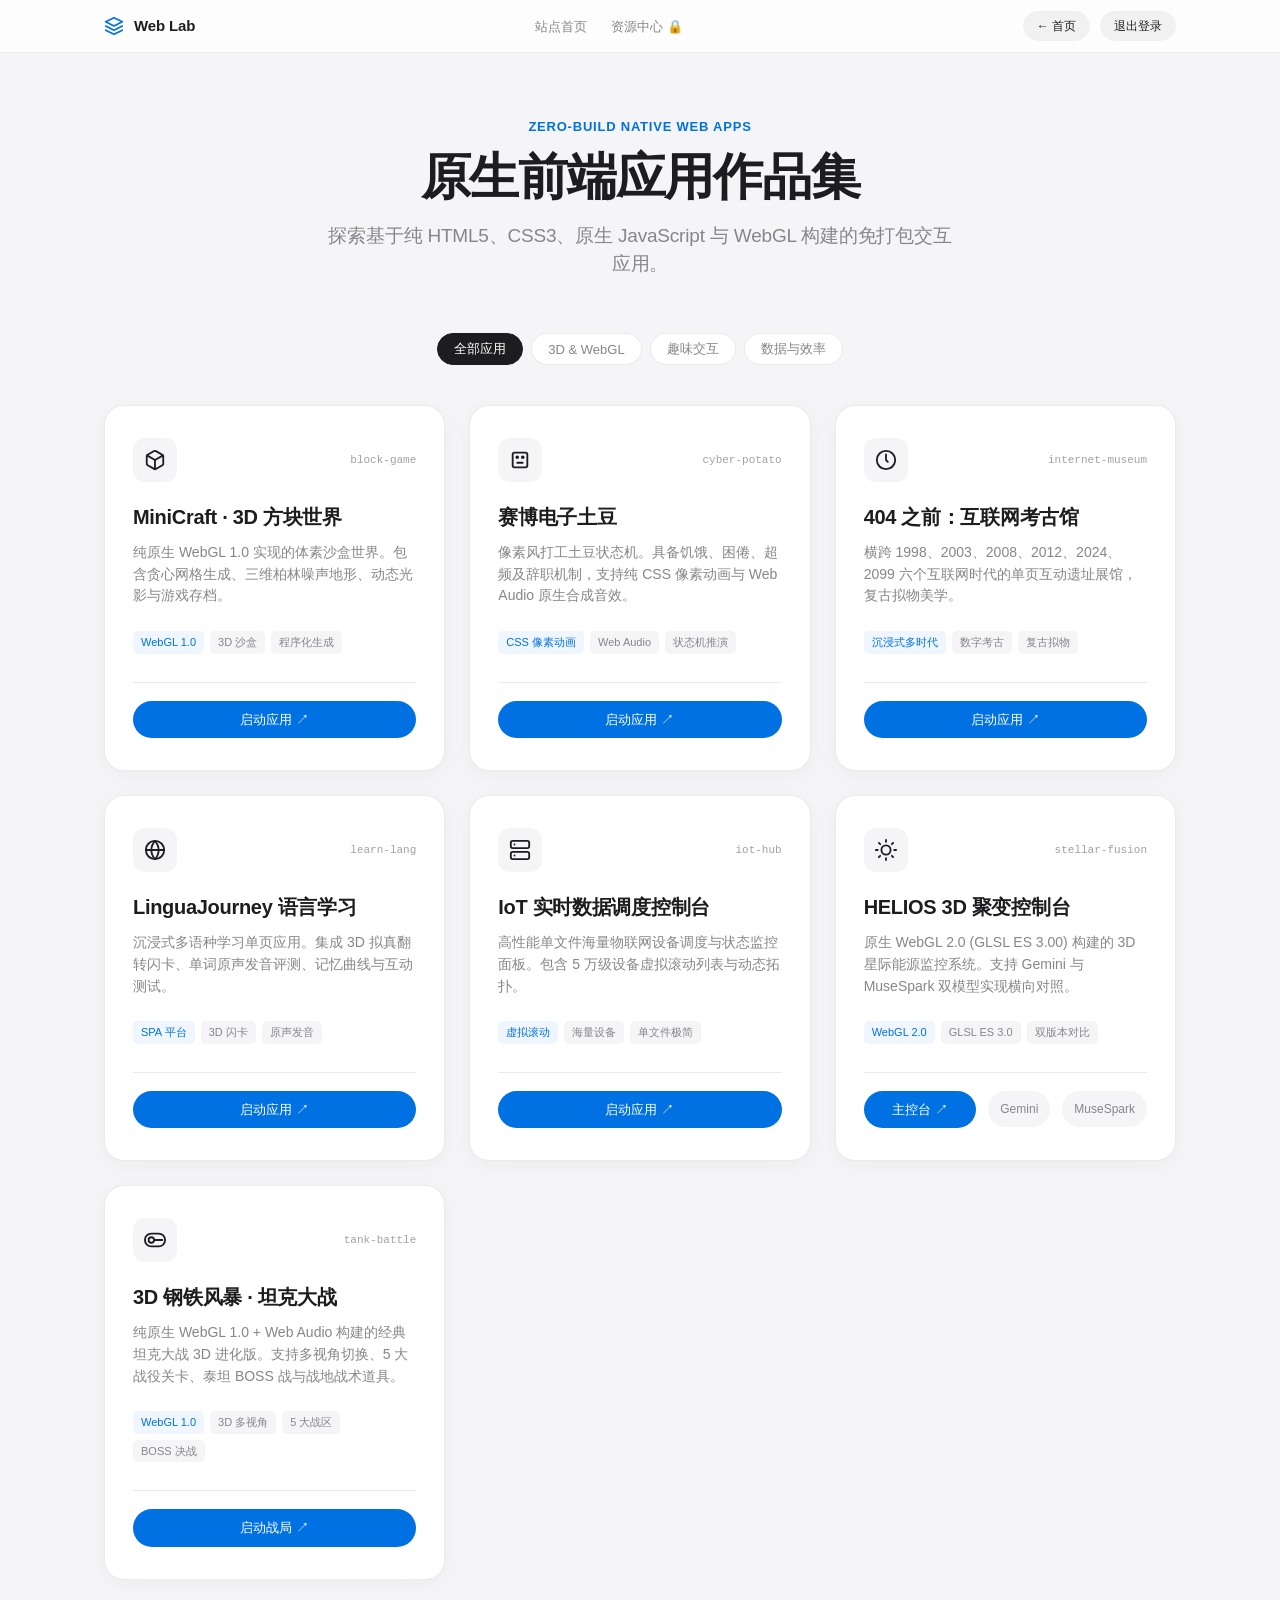
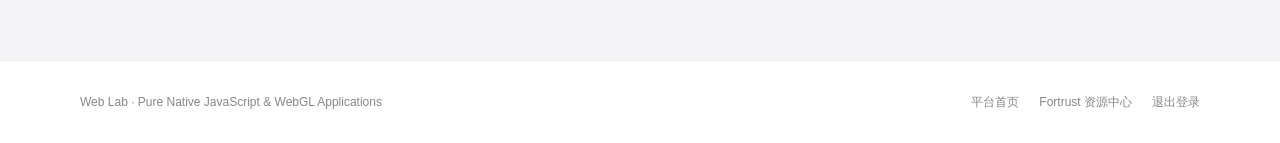
==== index.html @ b6d72466 "feat(portal): 门户首页补充收录 3D 钢铁风暴坦克大战子项目" ====
<!DOCTYPE html>
<html lang="zh-CN">
<head>
  <meta charset="UTF-8">
  <meta name="viewport" content="width=device-width, initial-scale=1.0, viewport-fit=cover">
  <title>Web Lab · 原生前端应用与交互作品集</title>
  <meta name="description" content="基于纯原生 HTML5、CSS3、JavaScript 及 WebGL 构建的零依赖免打包前端应用合集。">
  <link rel="icon" href="data:image/svg+xml,<svg xmlns='http://www.w3.org/2000/svg' viewBox='0 0 24 24' fill='none' stroke='%230071e3' stroke-width='2' stroke-linecap='round' stroke-linejoin='round'><polygon points='12 2 2 7 12 12 22 7 12 2'/><polyline points='2 17 12 22 22 17'/><polyline points='2 12 12 17 22 12'/></svg>">
  <style>
    :root {
      --bg-body: #f5f5f7;
      --bg-surface: #ffffff;
      --bg-surface-secondary: #fbfbfd;
      --text-primary: #1d1d1f;
      --text-secondary: #86868b;
      --text-tertiary: #a1a1a6;
      --accent-blue: #0071e3;
      --accent-blue-hover: #0077ed;
      --border-subtle: rgba(0, 0, 0, 0.08);
      --border-hover: rgba(0, 0, 0, 0.16);
      --card-shadow: 0 4px 20px rgba(0, 0, 0, 0.04);
      --card-shadow-hover: 0 16px 36px rgba(0, 0, 0, 0.08);
      --font-stack: -apple-system, BlinkMacSystemFont, "SF Pro Display", "SF Pro Text", "Helvetica Neue", "PingFang SC", "Hiragino Sans GB", "Microsoft YaHei", sans-serif;
      --font-mono: ui-monospace, SFMono-Regular, "SF Mono", Menlo, Monaco, Consolas, monospace;
    }

    * {
      box-sizing: border-box;
      margin: 0;
      padding: 0;
      -webkit-font-smoothing: antialiased;
      -moz-osx-font-smoothing: grayscale;
    }

    body {
      font-family: var(--font-stack);
      background-color: var(--bg-body);
      color: var(--text-primary);
      min-height: 100vh;
      display: flex;
      flex-direction: column;
      line-height: 1.5;
    }

    /* Apple-style Global Nav */
    header {
      position: sticky;
      top: 0;
      z-index: 100;
      background: rgba(255, 255, 255, 0.82);
      backdrop-filter: saturate(180%) blur(20px);
      -webkit-backdrop-filter: saturate(180%) blur(20px);
      border-bottom: 1px solid var(--border-subtle);
    }

    .nav-inner {
      max-width: 1120px;
      margin: 0 auto;
      padding: 0 24px;
      height: 52px;
      display: flex;
      align-items: center;
      justify-content: space-between;
    }

    .nav-brand {
      display: flex;
      align-items: center;
      gap: 10px;
      text-decoration: none;
      color: var(--text-primary);
      font-weight: 600;
      font-size: 15px;
      letter-spacing: -0.01em;
    }

    .nav-brand svg {
      width: 20px;
      height: 20px;
      stroke: var(--accent-blue);
    }

    .nav-links {
      display: flex;
      align-items: center;
      gap: 24px;
      list-style: none;
    }

    .nav-links a {
      color: var(--text-secondary);
      text-decoration: none;
      font-size: 13px;
      font-weight: 400;
      transition: color 0.15s ease;
    }

    .nav-links a:hover {
      color: var(--text-primary);
    }

    .nav-actions {
      display: flex;
      align-items: center;
      gap: 10px;
    }

    .btn-pill {
      font-size: 12px;
      font-weight: 500;
      padding: 6px 14px;
      border-radius: 980px;
      text-decoration: none;
      transition: all 0.2s cubic-bezier(0.16, 1, 0.3, 1);
      display: inline-flex;
      align-items: center;
      gap: 4px;
    }

    .btn-pill-primary {
      background: var(--text-primary);
      color: #ffffff;
    }

    .btn-pill-primary:hover {
      background: #333336;
    }

    .btn-pill-secondary {
      background: rgba(0, 0, 0, 0.05);
      color: var(--text-primary);
    }

    .btn-pill-secondary:hover {
      background: rgba(0, 0, 0, 0.08);
    }

    /* Main Container */
    main {
      flex: 1;
      max-width: 1120px;
      margin: 0 auto;
      padding: 64px 24px 80px;
      width: 100%;
    }

    /* Hero Section */
    .hero {
      text-align: center;
      margin-bottom: 56px;
    }

    .hero-eyebrow {
      font-size: 13px;
      font-weight: 600;
      color: var(--accent-blue);
      text-transform: uppercase;
      letter-spacing: 0.06em;
      margin-bottom: 12px;
    }

    .hero-title {
      font-size: clamp(34px, 4.8vw, 50px);
      font-weight: 700;
      letter-spacing: -0.025em;
      line-height: 1.15;
      color: var(--text-primary);
      margin-bottom: 16px;
    }

    .hero-subtitle {
      font-size: clamp(16px, 1.8vw, 19px);
      font-weight: 400;
      color: var(--text-secondary);
      max-width: 640px;
      margin: 0 auto;
      line-height: 1.45;
      letter-spacing: -0.01em;
    }

    /* Filter / Category Bar */
    .filter-bar {
      display: flex;
      justify-content: center;
      gap: 8px;
      margin-bottom: 40px;
      flex-wrap: wrap;
    }

    .filter-btn {
      background: var(--bg-surface);
      border: 1px solid var(--border-subtle);
      color: var(--text-secondary);
      font-size: 13px;
      font-weight: 500;
      padding: 6px 16px;
      border-radius: 980px;
      cursor: pointer;
      transition: all 0.2s ease;
    }

    .filter-btn:hover {
      color: var(--text-primary);
      border-color: var(--border-hover);
    }

    .filter-btn.active {
      background: var(--text-primary);
      color: #ffffff;
      border-color: var(--text-primary);
    }

    /* Projects Grid */
    .projects-grid {
      display: grid;
      grid-template-columns: repeat(auto-fill, minmax(330px, 1fr));
      gap: 24px;
    }

    .project-card {
      background: var(--bg-surface);
      border-radius: 20px;
      padding: 32px 28px;
      border: 1px solid var(--border-subtle);
      box-shadow: var(--card-shadow);
      display: flex;
      flex-direction: column;
      justify-content: space-between;
      transition: all 0.25s cubic-bezier(0.16, 1, 0.3, 1);
      position: relative;
    }

    .project-card:hover {
      transform: translateY(-3px);
      box-shadow: var(--card-shadow-hover);
      border-color: var(--border-hover);
    }

    .card-top {
      display: flex;
      align-items: center;
      justify-content: space-between;
      margin-bottom: 20px;
    }

    .project-icon {
      width: 44px;
      height: 44px;
      border-radius: 12px;
      background: var(--bg-body);
      display: flex;
      align-items: center;
      justify-content: center;
      color: var(--text-primary);
    }

    .project-icon svg {
      width: 22px;
      height: 22px;
      stroke: var(--text-primary);
    }

    .project-slug {
      font-family: var(--font-mono);
      font-size: 11px;
      color: var(--text-tertiary);
    }

    .project-name {
      font-size: 20px;
      font-weight: 700;
      letter-spacing: -0.015em;
      margin-bottom: 10px;
      color: var(--text-primary);
    }

    .project-desc {
      font-size: 14px;
      color: var(--text-secondary);
      line-height: 1.55;
      margin-bottom: 24px;
      flex-grow: 1;
    }

    .tag-group {
      display: flex;
      flex-wrap: wrap;
      gap: 6px;
      margin-bottom: 28px;
    }

    .tag {
      font-size: 11px;
      font-weight: 500;
      color: var(--text-secondary);
      background: var(--bg-body);
      padding: 3px 8px;
      border-radius: 5px;
    }

    .tag.highlight {
      color: var(--accent-blue);
      background: #eff6ff;
    }

    .card-actions {
      display: flex;
      align-items: center;
      justify-content: space-between;
      gap: 12px;
      padding-top: 18px;
      border-top: 1px solid var(--border-subtle);
    }

    .btn-launch {
      flex: 1;
      background: var(--accent-blue);
      color: #ffffff;
      text-decoration: none;
      font-size: 13px;
      font-weight: 500;
      padding: 9px 16px;
      border-radius: 980px;
      text-align: center;
      transition: background 0.15s ease;
      display: inline-flex;
      align-items: center;
      justify-content: center;
      gap: 4px;
    }

    .btn-launch:hover {
      background: var(--accent-blue-hover);
    }

    .btn-subitem {
      background: var(--bg-body);
      color: var(--text-secondary);
      text-decoration: none;
      font-size: 12px;
      font-weight: 500;
      padding: 9px 12px;
      border-radius: 980px;
      transition: all 0.15s ease;
    }

    .btn-subitem:hover {
      color: var(--text-primary);
      background: rgba(0, 0, 0, 0.08);
    }

    /* Footer */
    footer {
      border-top: 1px solid var(--border-subtle);
      background: var(--bg-surface);
      padding: 32px 24px;
      margin-top: auto;
    }

    .footer-inner {
      max-width: 1120px;
      margin: 0 auto;
      display: flex;
      align-items: center;
      justify-content: space-between;
      font-size: 12px;
      color: var(--text-secondary);
    }

    .footer-links {
      display: flex;
      gap: 20px;
      list-style: none;
    }

    .footer-links a {
      color: var(--text-secondary);
      text-decoration: none;
      transition: color 0.15s ease;
    }

    .footer-links a:hover {
      color: var(--text-primary);
    }

    @media (max-width: 768px) {
      .projects-grid {
        grid-template-columns: 1fr;
      }
      .nav-links {
        display: none;
      }
      .footer-inner {
        flex-direction: column;
        gap: 12px;
        text-align: center;
      }
      main {
        padding: 48px 20px 60px;
      }
    }
  </style>
</head>
<body>

  <!-- Navigation Bar -->
  <header>
    <div class="nav-inner">
      <a href="/" class="nav-brand">
        <svg viewBox="0 0 24 24" fill="none" stroke-width="2" stroke-linecap="round" stroke-linejoin="round">
          <polygon points="12 2 2 7 12 12 22 7 12 2"></polygon>
          <polyline points="2 17 12 22 22 17"></polyline>
          <polyline points="2 12 12 17 22 12"></polyline>
        </svg>
        <span>Web Lab</span>
      </a>

      <ul class="nav-links">
        <li><a href="/">站点首页</a></li>
        <li><a href="/fortrust/">资源中心 🔒</a></li>
      </ul>

      <div class="nav-actions">
        <a href="/" class="btn-pill btn-pill-secondary">← 首页</a>
        <a href="/_auth?logout=1&scope=ai" class="btn-pill btn-pill-secondary">退出登录</a>
      </div>
    </div>
  </header>

  <!-- Main Content -->
  <main>
    <!-- Hero Section -->
    <section class="hero">
      <div class="hero-eyebrow">Zero-Build Native Web Apps</div>
      <h1 class="hero-title">原生前端应用作品集</h1>
      <p class="hero-subtitle">
        探索基于纯 HTML5、CSS3、原生 JavaScript 与 WebGL 构建的免打包交互应用。
      </p>
    </section>

    <!-- Filter Buttons -->
    <div class="filter-bar">
      <button class="filter-btn active" data-filter="all">全部应用</button>
      <button class="filter-btn" data-filter="webgl">3D & WebGL</button>
      <button class="filter-btn" data-filter="interactive">趣味交互</button>
      <button class="filter-btn" data-filter="productivity">数据与效率</button>
    </div>

    <!-- Projects Grid -->
    <div class="projects-grid">

      <!-- 1. block-game -->
      <div class="project-card" data-category="webgl">
        <div>
          <div class="card-top">
            <div class="project-icon">
              <svg viewBox="0 0 24 24" fill="none" stroke-width="2" stroke-linecap="round" stroke-linejoin="round">
                <path d="M21 16V8a2 2 0 0 0-1-1.73l-7-4a2 2 0 0 0-2 0l-7 4A2 2 0 0 0 3 8v8a2 2 0 0 0 1 1.73l7 4a2 2 0 0 0 2 0l7-4A2 2 0 0 0 21 16z"></path>
                <polyline points="3.27 6.96 12 12.01 20.73 6.96"></polyline>
                <line x1="12" y1="22.08" x2="12" y2="12"></line>
              </svg>
            </div>
            <span class="project-slug">block-game</span>
          </div>
          <h2 class="project-name">MiniCraft · 3D 方块世界</h2>
          <p class="project-desc">
            纯原生 WebGL 1.0 实现的体素沙盒世界。包含贪心网格生成、三维柏林噪声地形、动态光影与游戏存档。
          </p>
          <div class="tag-group">
            <span class="tag highlight">WebGL 1.0</span>
            <span class="tag">3D 沙盒</span>
            <span class="tag">程序化生成</span>
          </div>
        </div>
        <div class="card-actions">
          <a href="./block-game/" class="btn-launch" target="_blank">
            <span>启动应用</span>
            <span>↗</span>
          </a>
        </div>
      </div>

      <!-- 2. cyber-potato -->
      <div class="project-card" data-category="interactive">
        <div>
          <div class="card-top">
            <div class="project-icon">
              <svg viewBox="0 0 24 24" fill="none" stroke-width="2" stroke-linecap="round" stroke-linejoin="round">
                <rect x="4" y="4" width="16" height="16" rx="2" ry="2"></rect>
                <circle cx="9" cy="9" r="1"></circle>
                <circle cx="15" cy="9" r="1"></circle>
                <line x1="9" y1="15" x2="15" y2="15"></line>
              </svg>
            </div>
            <span class="project-slug">cyber-potato</span>
          </div>
          <h2 class="project-name">赛博电子土豆</h2>
          <p class="project-desc">
            像素风打工土豆状态机。具备饥饿、困倦、超频及辞职机制，支持纯 CSS 像素动画与 Web Audio 原生合成音效。
          </p>
          <div class="tag-group">
            <span class="tag highlight">CSS 像素动画</span>
            <span class="tag">Web Audio</span>
            <span class="tag">状态机推演</span>
          </div>
        </div>
        <div class="card-actions">
          <a href="./cyber-potato/" class="btn-launch" target="_blank">
            <span>启动应用</span>
            <span>↗</span>
          </a>
        </div>
      </div>

      <!-- 3. internet-museum -->
      <div class="project-card" data-category="interactive">
        <div>
          <div class="card-top">
            <div class="project-icon">
              <svg viewBox="0 0 24 24" fill="none" stroke-width="2" stroke-linecap="round" stroke-linejoin="round">
                <circle cx="12" cy="12" r="10"></circle>
                <polyline points="12 6 12 12 14 14"></polyline>
              </svg>
            </div>
            <span class="project-slug">internet-museum</span>
          </div>
          <h2 class="project-name">404 之前：互联网考古馆</h2>
          <p class="project-desc">
            横跨 1998、2003、2008、2012、2024、2099 六个互联网时代的单页互动遗址展馆，复古拟物美学。
          </p>
          <div class="tag-group">
            <span class="tag highlight">沉浸式多时代</span>
            <span class="tag">数字考古</span>
            <span class="tag">复古拟物</span>
          </div>
        </div>
        <div class="card-actions">
          <a href="./internet-museum/" class="btn-launch" target="_blank">
            <span>启动应用</span>
            <span>↗</span>
          </a>
        </div>
      </div>

      <!-- 4. learn-lang -->
      <div class="project-card" data-category="productivity">
        <div>
          <div class="card-top">
            <div class="project-icon">
              <svg viewBox="0 0 24 24" fill="none" stroke-width="2" stroke-linecap="round" stroke-linejoin="round">
                <circle cx="12" cy="12" r="10"></circle>
                <path d="M2 12h20"></path>
                <path d="M12 2a15.3 15.3 0 0 1 4 10 15.3 15.3 0 0 1-4 10 15.3 15.3 0 0 1-4-10 15.3 15.3 0 0 1 4-10z"></path>
              </svg>
            </div>
            <span class="project-slug">learn-lang</span>
          </div>
          <h2 class="project-name">LinguaJourney 语言学习</h2>
          <p class="project-desc">
            沉浸式多语种学习单页应用。集成 3D 拟真翻转闪卡、单词原声发音评测、记忆曲线与互动测试。
          </p>
          <div class="tag-group">
            <span class="tag highlight">SPA 平台</span>
            <span class="tag">3D 闪卡</span>
            <span class="tag">原声发音</span>
          </div>
        </div>
        <div class="card-actions">
          <a href="./learn-lang/" class="btn-launch" target="_blank">
            <span>启动应用</span>
            <span>↗</span>
          </a>
        </div>
      </div>

      <!-- 5. iot-hub -->
      <div class="project-card" data-category="productivity">
        <div>
          <div class="card-top">
            <div class="project-icon">
              <svg viewBox="0 0 24 24" fill="none" stroke-width="2" stroke-linecap="round" stroke-linejoin="round">
                <rect x="2" y="2" width="20" height="8" rx="2" ry="2"></rect>
                <rect x="2" y="14" width="20" height="8" rx="2" ry="2"></rect>
                <line x1="6" y1="6" x2="6.01" y2="6"></line>
                <line x1="6" y1="18" x2="6.01" y2="18"></line>
              </svg>
            </div>
            <span class="project-slug">iot-hub</span>
          </div>
          <h2 class="project-name">IoT 实时数据调度控制台</h2>
          <p class="project-desc">
            高性能单文件海量物联网设备调度与状态监控面板。包含 5 万级设备虚拟滚动列表与动态拓扑。
          </p>
          <div class="tag-group">
            <span class="tag highlight">虚拟滚动</span>
            <span class="tag">海量设备</span>
            <span class="tag">单文件极简</span>
          </div>
        </div>
        <div class="card-actions">
          <a href="./iot-hub/" class="btn-launch" target="_blank">
            <span>启动应用</span>
            <span>↗</span>
          </a>
        </div>
      </div>

      <!-- 6. stellar-fusion -->
      <div class="project-card" data-category="webgl">
        <div>
          <div class="card-top">
            <div class="project-icon">
              <svg viewBox="0 0 24 24" fill="none" stroke-width="2" stroke-linecap="round" stroke-linejoin="round">
                <circle cx="12" cy="12" r="5"></circle>
                <line x1="12" y1="1" x2="12" y2="3"></line>
                <line x1="12" y1="21" x2="12" y2="23"></line>
                <line x1="4.22" y1="4.22" x2="5.64" y2="5.64"></line>
                <line x1="18.36" y1="18.36" x2="19.78" y2="19.78"></line>
                <line x1="1" y1="12" x2="3" y2="12"></line>
                <line x1="21" y1="12" x2="23" y2="12"></line>
                <line x1="4.22" y1="19.78" x2="5.64" y2="18.36"></line>
                <line x1="18.36" y1="5.64" x2="19.78" y2="4.22"></line>
              </svg>
            </div>
            <span class="project-slug">stellar-fusion</span>
          </div>
          <h2 class="project-name">HELIOS 3D 聚变控制台</h2>
          <p class="project-desc">
            原生 WebGL 2.0 (GLSL ES 3.00) 构建的 3D 星际能源监控系统。支持 Gemini 与 MuseSpark 双模型实现横向对照。
          </p>
          <div class="tag-group">
            <span class="tag highlight">WebGL 2.0</span>
            <span class="tag">GLSL ES 3.0</span>
            <span class="tag">双版本对比</span>
          </div>
        </div>
        <div class="card-actions">
          <a href="./stellar-fusion/" class="btn-launch" target="_blank">
            <span>主控台</span>
            <span>↗</span>
          </a>
          <a href="./stellar-fusion/gemini/" class="btn-subitem" target="_blank">Gemini</a>
          <a href="./stellar-fusion/musespark/" class="btn-subitem" target="_blank">MuseSpark</a>
        </div>
      </div>

      <!-- 7. tank-battle -->
      <div class="project-card" data-category="webgl">
        <div>
          <div class="card-top">
            <div class="project-icon">
              <svg viewBox="0 0 24 24" fill="none" stroke-width="2" stroke-linecap="round" stroke-linejoin="round">
                <rect x="1" y="5" width="22" height="14" rx="7" ry="7"></rect>
                <circle cx="8" cy="12" r="3"></circle>
                <line x1="12" y1="12" x2="20" y2="12"></line>
              </svg>
            </div>
            <span class="project-slug">tank-battle</span>
          </div>
          <h2 class="project-name">3D 钢铁风暴 · 坦克大战</h2>
          <p class="project-desc">
            纯原生 WebGL 1.0 + Web Audio 构建的经典坦克大战 3D 进化版。支持多视角切换、5 大战役关卡、泰坦 BOSS 战与战地战术道具。
          </p>
          <div class="tag-group">
            <span class="tag highlight">WebGL 1.0</span>
            <span class="tag">3D 多视角</span>
            <span class="tag">5 大战区</span>
            <span class="tag">BOSS 决战</span>
          </div>
        </div>
        <div class="card-actions">
          <a href="./tank-battle/" class="btn-launch" target="_blank">
            <span>启动战局</span>
            <span>↗</span>
          </a>
        </div>
      </div>

    </div>
  </main>

  <!-- Footer -->
  <footer>
    <div class="footer-inner">
      <div>Web Lab &middot; Pure Native JavaScript & WebGL Applications</div>
      <ul class="footer-links">
        <li><a href="/">平台首页</a></li>
        <li><a href="/fortrust/">Fortrust 资源中心</a></li>
        <li><a href="/_auth?logout=1&scope=ai">退出登录</a></li>
      </ul>
    </div>
  </footer>

  <!-- Filter Script -->
  <script>
    const filterBtns = document.querySelectorAll('.filter-btn');
    const cards = document.querySelectorAll('.project-card');

    filterBtns.forEach(btn => {
      btn.addEventListener('click', () => {
        filterBtns.forEach(b => b.classList.remove('active'));
        btn.classList.add('active');

        const filter = btn.dataset.filter;
        cards.forEach(card => {
          if (filter === 'all' || card.dataset.category === filter) {
            card.style.display = 'flex';
          } else {
            card.style.display = 'none';
          }
        });
      });
    });
  </script>

</body>
</html>
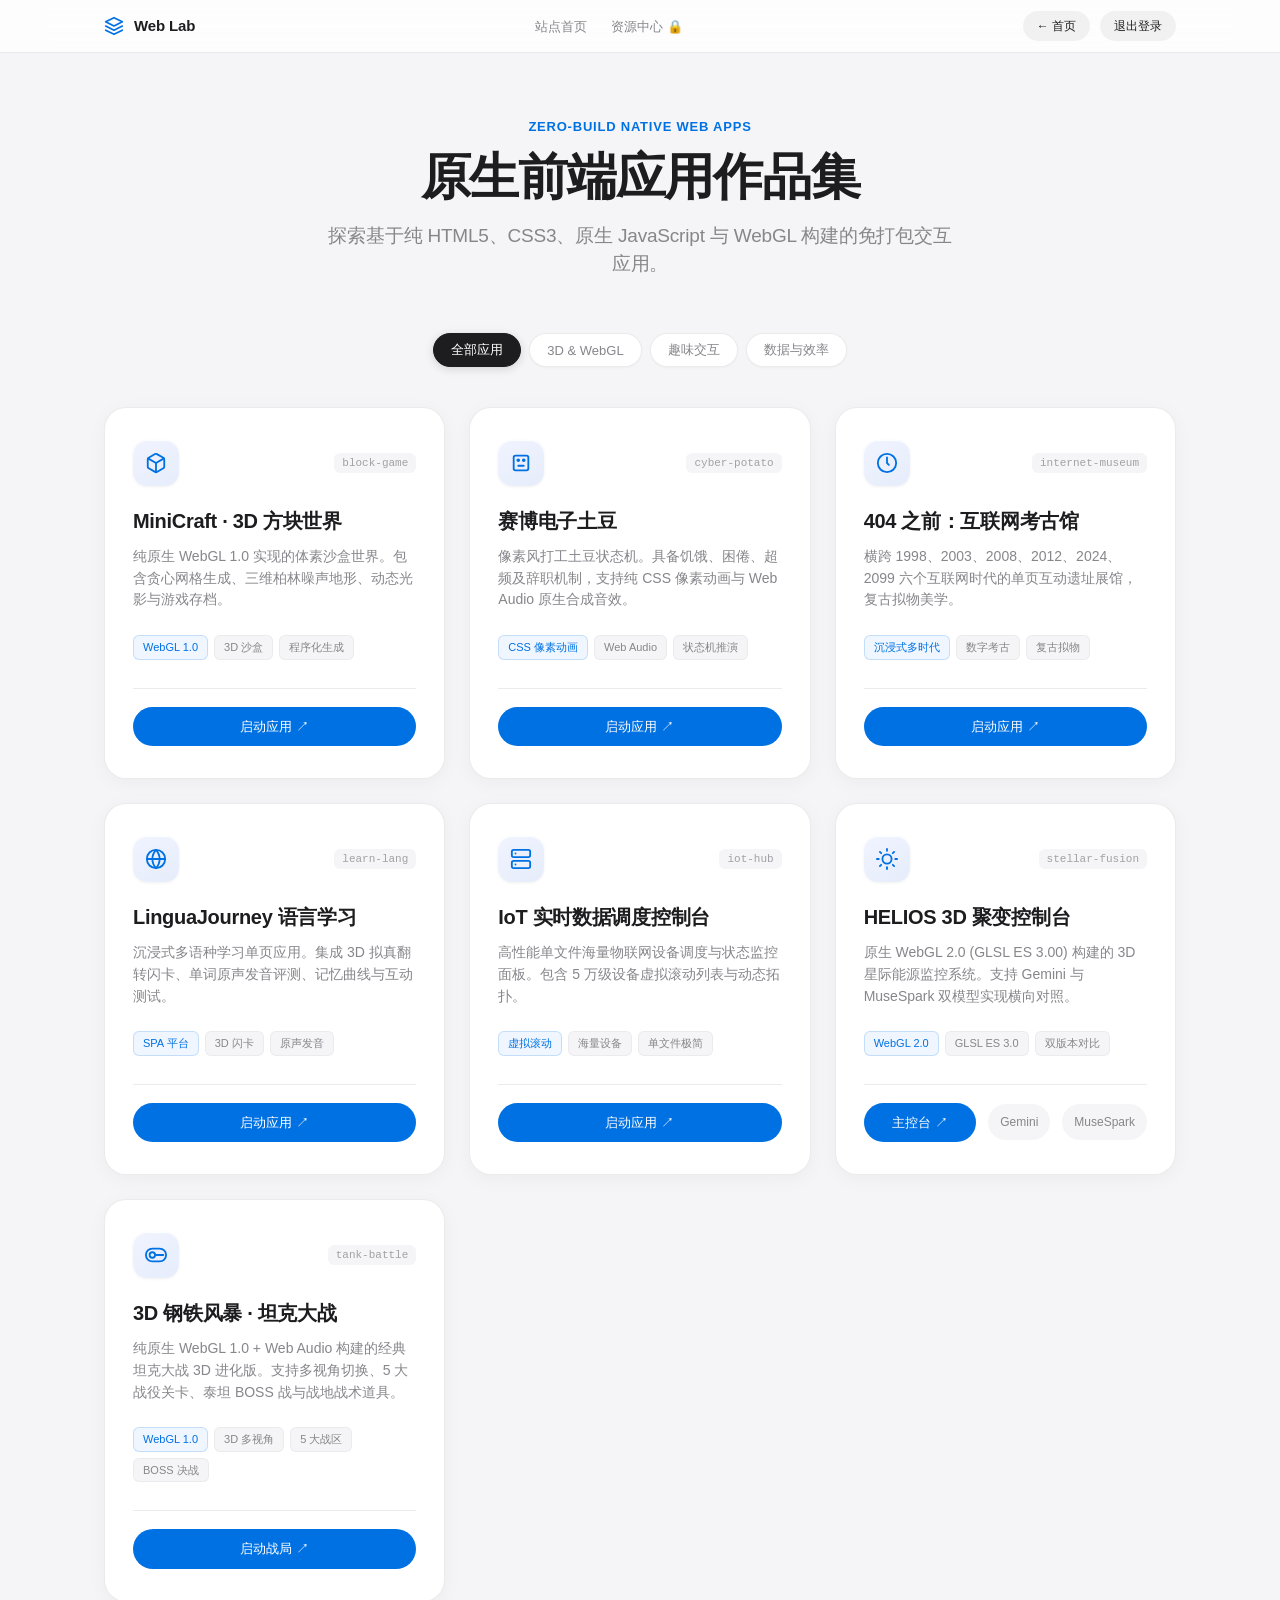
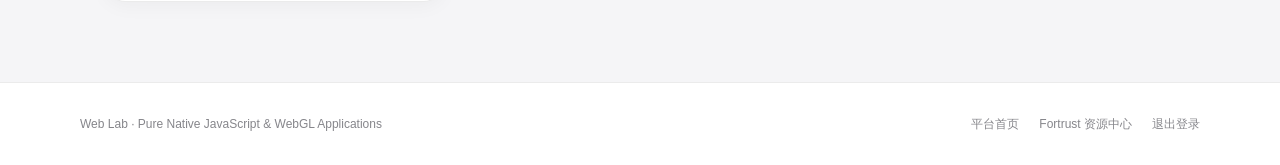
==== commit c6c884c3: "style(ui): 全子项目 UI 视觉质感升级（卡片渐变、阴影层次、悬浮微交互）" ====
--- a/index.html
+++ b/index.html
@@ -193,21 +193,25 @@
       color: var(--text-secondary);
       font-size: 13px;
       font-weight: 500;
-      padding: 6px 16px;
+      padding: 7px 17px;
       border-radius: 980px;
       cursor: pointer;
-      transition: all 0.2s ease;
+      transition: color 0.2s ease, background 0.2s ease, border-color 0.2s ease,
+                  box-shadow 0.2s ease, transform 0.2s cubic-bezier(0.16, 1, 0.3, 1);
+      box-shadow: 0 1px 2px rgba(0, 0, 0, 0.03);
     }
 
     .filter-btn:hover {
       color: var(--text-primary);
       border-color: var(--border-hover);
+      transform: translateY(-1px);
     }
 
     .filter-btn.active {
       background: var(--text-primary);
       color: #ffffff;
       border-color: var(--text-primary);
+      box-shadow: 0 2px 10px rgba(0, 0, 0, 0.14);
     }
 
     /* Projects Grid */
@@ -219,23 +223,43 @@
 
     .project-card {
       background: var(--bg-surface);
-      border-radius: 20px;
+      border-radius: 22px;
       padding: 32px 28px;
       border: 1px solid var(--border-subtle);
       box-shadow: var(--card-shadow);
       display: flex;
       flex-direction: column;
       justify-content: space-between;
-      transition: all 0.25s cubic-bezier(0.16, 1, 0.3, 1);
+      transition: transform 0.3s cubic-bezier(0.16, 1, 0.3, 1),
+                  box-shadow 0.3s cubic-bezier(0.16, 1, 0.3, 1),
+                  border-color 0.3s ease;
       position: relative;
+      overflow: hidden;
+    }
+
+    /* Subtle top gradient accent on hover (compositor-friendly) */
+    .project-card::before {
+      content: "";
+      position: absolute;
+      top: 0;
+      left: 0;
+      right: 0;
+      height: 3px;
+      background: linear-gradient(90deg, var(--accent-blue), #34d399);
+      opacity: 0;
+      transition: opacity 0.3s ease;
     }
 
     .project-card:hover {
-      transform: translateY(-3px);
+      transform: translateY(-4px);
       box-shadow: var(--card-shadow-hover);
       border-color: var(--border-hover);
     }
 
+    .project-card:hover::before {
+      opacity: 1;
+    }
+
     .card-top {
       display: flex;
       align-items: center;
@@ -244,26 +268,39 @@
     }
 
     .project-icon {
-      width: 44px;
-      height: 44px;
-      border-radius: 12px;
-      background: var(--bg-body);
+      width: 46px;
+      height: 46px;
+      border-radius: 14px;
+      background: linear-gradient(145deg, #f0f4ff, #e6ecfa);
       display: flex;
       align-items: center;
       justify-content: center;
       color: var(--text-primary);
+      box-shadow: inset 0 1px 0 rgba(255, 255, 255, 0.9),
+                  0 1px 3px rgba(0, 0, 0, 0.06);
+      transition: transform 0.3s cubic-bezier(0.16, 1, 0.3, 1),
+                  box-shadow 0.3s ease;
+    }
+
+    .project-card:hover .project-icon {
+      transform: scale(1.06);
+      box-shadow: inset 0 1px 0 rgba(255, 255, 255, 0.9),
+                  0 4px 12px rgba(0, 113, 227, 0.16);
     }
 
     .project-icon svg {
       width: 22px;
       height: 22px;
-      stroke: var(--text-primary);
+      stroke: var(--accent-blue);
     }
 
     .project-slug {
       font-family: var(--font-mono);
       font-size: 11px;
       color: var(--text-tertiary);
+      background: var(--bg-body);
+      padding: 2px 8px;
+      border-radius: 6px;
     }
 
     .project-name {
@@ -294,13 +331,15 @@
       font-weight: 500;
       color: var(--text-secondary);
       background: var(--bg-body);
-      padding: 3px 8px;
-      border-radius: 5px;
+      border: 1px solid rgba(0, 0, 0, 0.04);
+      padding: 3px 9px;
+      border-radius: 6px;
     }
 
     .tag.highlight {
       color: var(--accent-blue);
       background: #eff6ff;
+      border-color: rgba(0, 113, 227, 0.18);
     }
 
     .card-actions {
@@ -319,10 +358,10 @@
       text-decoration: none;
       font-size: 13px;
       font-weight: 500;
-      padding: 9px 16px;
+      padding: 10px 16px;
       border-radius: 980px;
       text-align: center;
-      transition: background 0.15s ease;
+      transition: background 0.15s ease, box-shadow 0.15s ease, transform 0.15s ease;
       display: inline-flex;
       align-items: center;
       justify-content: center;
@@ -331,6 +370,7 @@
 
     .btn-launch:hover {
       background: var(--accent-blue-hover);
+      box-shadow: 0 4px 14px rgba(0, 113, 227, 0.28);
     }
 
     .btn-subitem {
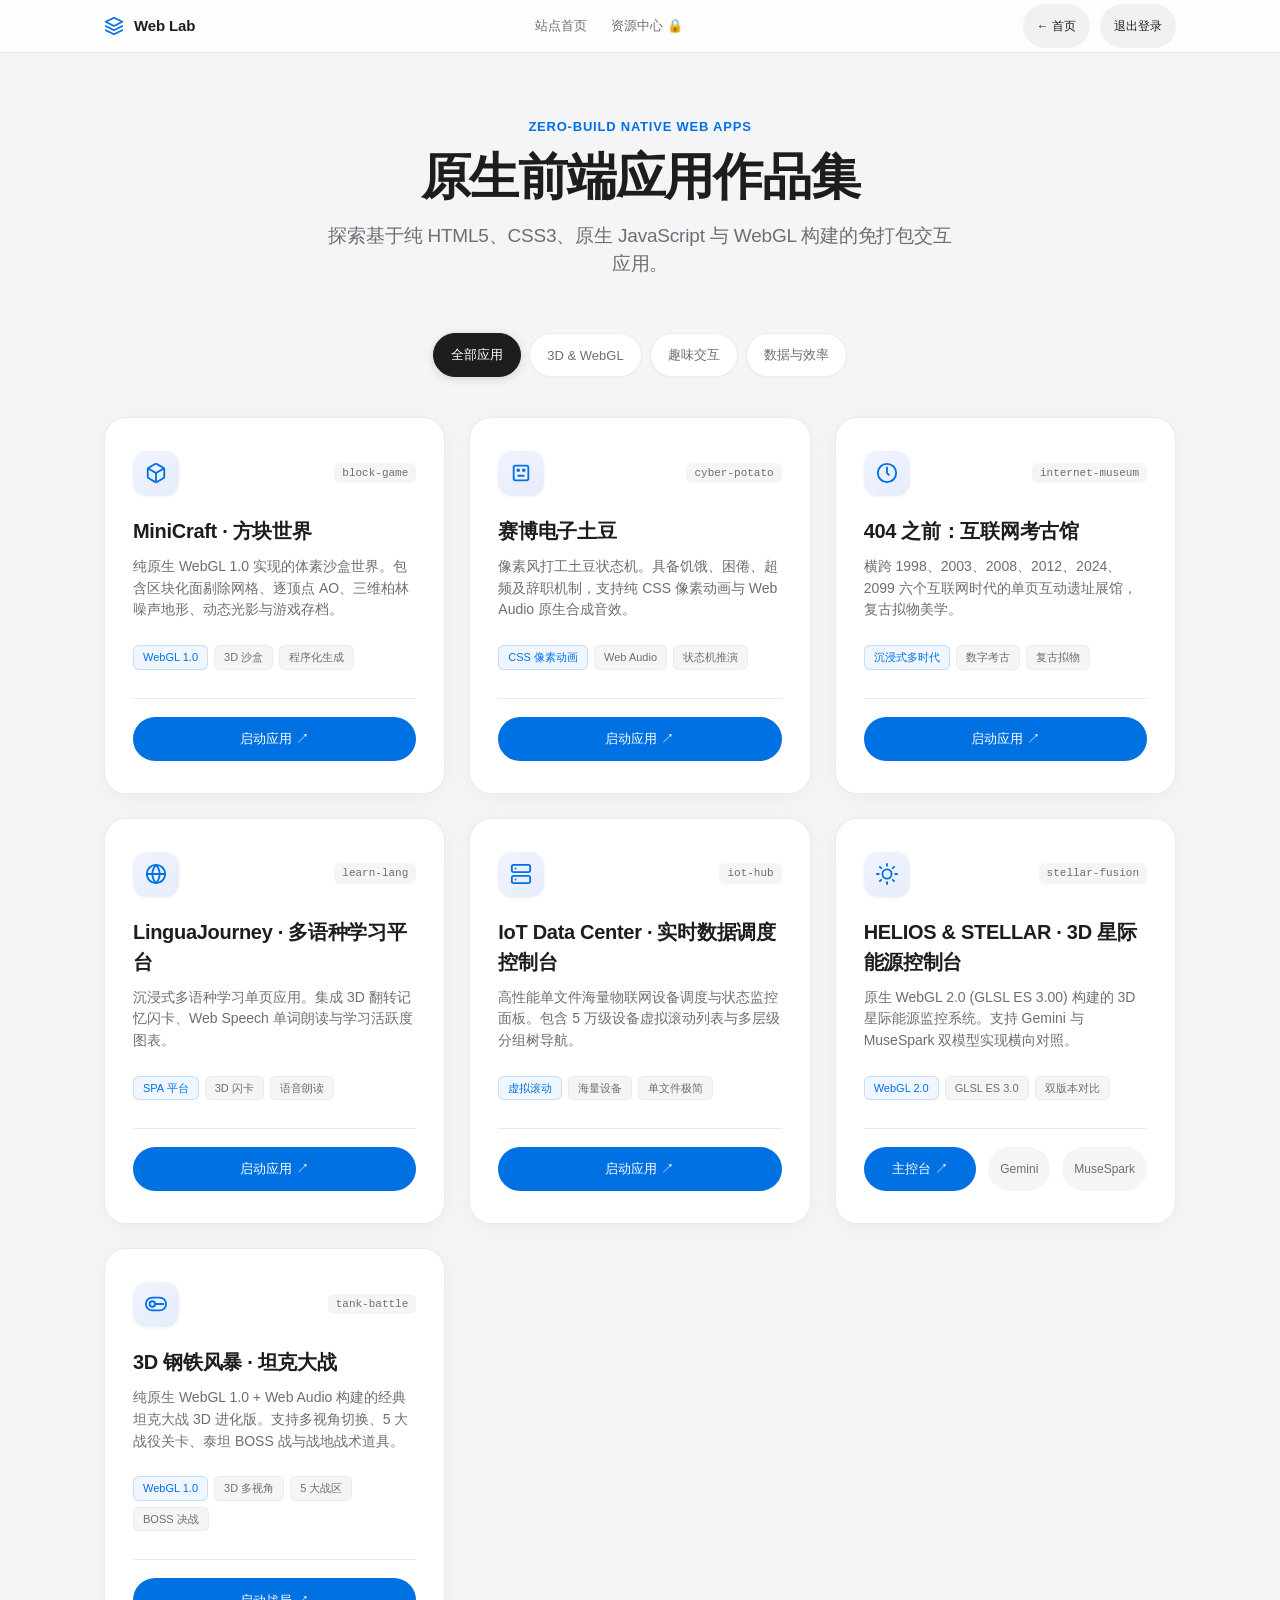
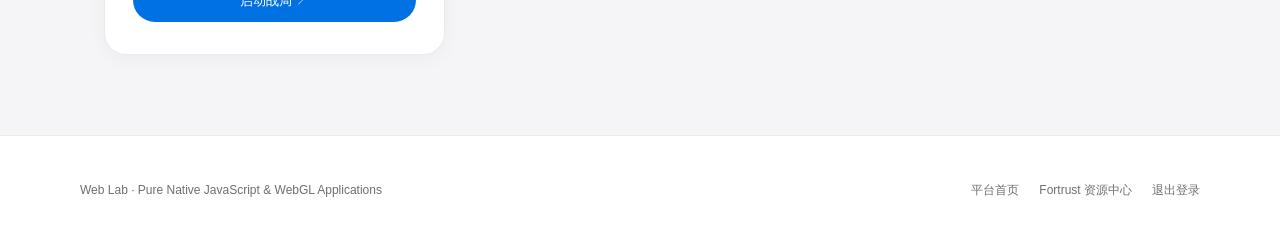
==== commit a3112803: "fix(portal): 门户无障碍与安全区适配，卡片描述对齐子项目 README" ====
--- a/index.html
+++ b/index.html
@@ -3,6 +3,11 @@
 <head>
   <meta charset="UTF-8">
   <meta name="viewport" content="width=device-width, initial-scale=1.0, viewport-fit=cover">
+  <meta name="theme-color" content="#f5f5f7" media="(prefers-color-scheme: light)">
+  <meta name="theme-color" content="#1d1d1f" media="(prefers-color-scheme: dark)">
+  <meta name="apple-mobile-web-app-capable" content="yes">
+  <meta name="apple-mobile-web-app-status-bar-style" content="default">
+  <meta name="apple-mobile-web-app-title" content="Web Lab">
   <title>Web Lab · 原生前端应用与交互作品集</title>
   <meta name="description" content="基于纯原生 HTML5、CSS3、JavaScript 及 WebGL 构建的零依赖免打包前端应用合集。">
   <link rel="icon" href="data:image/svg+xml,<svg xmlns='http://www.w3.org/2000/svg' viewBox='0 0 24 24' fill='none' stroke='%230071e3' stroke-width='2' stroke-linecap='round' stroke-linejoin='round'><polygon points='12 2 2 7 12 12 22 7 12 2'/><polyline points='2 17 12 22 22 17'/><polyline points='2 12 12 17 22 12'/></svg>">
@@ -12,8 +17,8 @@
       --bg-surface: #ffffff;
       --bg-surface-secondary: #fbfbfd;
       --text-primary: #1d1d1f;
-      --text-secondary: #86868b;
-      --text-tertiary: #a1a1a6;
+      --text-secondary: #6e6e73;
+      --text-tertiary: #6e6e73;
       --accent-blue: #0071e3;
       --accent-blue-hover: #0077ed;
       --border-subtle: rgba(0, 0, 0, 0.08);
@@ -32,6 +37,10 @@
       -moz-osx-font-smoothing: grayscale;
     }
 
+    [hidden] {
+      display: none !important;
+    }
+
     body {
       font-family: var(--font-stack);
       background-color: var(--bg-body);
@@ -40,6 +49,7 @@
       display: flex;
       flex-direction: column;
       line-height: 1.5;
+      padding: 0 env(safe-area-inset-right) env(safe-area-inset-bottom) env(safe-area-inset-left);
     }
 
     /* Apple-style Global Nav */
@@ -47,6 +57,7 @@
       position: sticky;
       top: 0;
       z-index: 100;
+      padding-top: env(safe-area-inset-top);
       background: rgba(255, 255, 255, 0.82);
       backdrop-filter: saturate(180%) blur(20px);
       -webkit-backdrop-filter: saturate(180%) blur(20px);
@@ -92,6 +103,9 @@
       text-decoration: none;
       font-size: 13px;
       font-weight: 400;
+      min-height: 44px;
+      display: inline-flex;
+      align-items: center;
       transition: color 0.15s ease;
     }
 
@@ -109,6 +123,7 @@
       font-size: 12px;
       font-weight: 500;
       padding: 6px 14px;
+      min-height: 44px;
       border-radius: 980px;
       text-decoration: none;
       transition: all 0.2s cubic-bezier(0.16, 1, 0.3, 1);
@@ -194,6 +209,7 @@
       font-size: 13px;
       font-weight: 500;
       padding: 7px 17px;
+      min-height: 44px;
       border-radius: 980px;
       cursor: pointer;
       transition: color 0.2s ease, background 0.2s ease, border-color 0.2s ease,
@@ -359,6 +375,7 @@
       font-size: 13px;
       font-weight: 500;
       padding: 10px 16px;
+      min-height: 44px;
       border-radius: 980px;
       text-align: center;
       transition: background 0.15s ease, box-shadow 0.15s ease, transform 0.15s ease;
@@ -380,6 +397,9 @@
       font-size: 12px;
       font-weight: 500;
       padding: 9px 12px;
+      min-height: 44px;
+      display: inline-flex;
+      align-items: center;
       border-radius: 980px;
       transition: all 0.15s ease;
     }
@@ -416,6 +436,9 @@
     .footer-links a {
       color: var(--text-secondary);
       text-decoration: none;
+      min-height: 44px;
+      display: inline-flex;
+      align-items: center;
       transition: color 0.15s ease;
     }
 
@@ -446,7 +469,7 @@
   <!-- Navigation Bar -->
   <header>
     <div class="nav-inner">
-      <a href="/" class="nav-brand">
+      <a href="./" class="nav-brand">
         <svg viewBox="0 0 24 24" fill="none" stroke-width="2" stroke-linecap="round" stroke-linejoin="round">
           <polygon points="12 2 2 7 12 12 22 7 12 2"></polygon>
           <polyline points="2 17 12 22 22 17"></polyline>
@@ -456,13 +479,13 @@
       </a>
 
       <ul class="nav-links">
-        <li><a href="/">站点首页</a></li>
-        <li><a href="/fortrust/">资源中心 🔒</a></li>
+        <li class="platform-link"><a href="/">站点首页</a></li>
+        <li class="platform-link"><a href="/fortrust/">资源中心 🔒</a></li>
       </ul>
 
       <div class="nav-actions">
-        <a href="/" class="btn-pill btn-pill-secondary">← 首页</a>
-        <a href="/_auth?logout=1&scope=ai" class="btn-pill btn-pill-secondary">退出登录</a>
+        <a href="/" class="btn-pill btn-pill-secondary platform-link">← 首页</a>
+        <a href="/_auth?logout=1&scope=ai" class="btn-pill btn-pill-secondary platform-link">退出登录</a>
       </div>
     </div>
   </header>
@@ -480,10 +503,10 @@
 
     <!-- Filter Buttons -->
     <div class="filter-bar">
-      <button class="filter-btn active" data-filter="all">全部应用</button>
-      <button class="filter-btn" data-filter="webgl">3D & WebGL</button>
-      <button class="filter-btn" data-filter="interactive">趣味交互</button>
-      <button class="filter-btn" data-filter="productivity">数据与效率</button>
+      <button class="filter-btn active" data-filter="all" aria-pressed="true">全部应用</button>
+      <button class="filter-btn" data-filter="webgl" aria-pressed="false">3D & WebGL</button>
+      <button class="filter-btn" data-filter="interactive" aria-pressed="false">趣味交互</button>
+      <button class="filter-btn" data-filter="productivity" aria-pressed="false">数据与效率</button>
     </div>
 
     <!-- Projects Grid -->
@@ -502,9 +525,9 @@
             </div>
             <span class="project-slug">block-game</span>
           </div>
-          <h2 class="project-name">MiniCraft · 3D 方块世界</h2>
+          <h2 class="project-name">MiniCraft · 方块世界</h2>
           <p class="project-desc">
-            纯原生 WebGL 1.0 实现的体素沙盒世界。包含贪心网格生成、三维柏林噪声地形、动态光影与游戏存档。
+            纯原生 WebGL 1.0 实现的体素沙盒世界。包含区块化面剔除网格、逐顶点 AO、三维柏林噪声地形、动态光影与游戏存档。
           </p>
           <div class="tag-group">
             <span class="tag highlight">WebGL 1.0</span>
@@ -513,7 +536,7 @@
           </div>
         </div>
         <div class="card-actions">
-          <a href="./block-game/" class="btn-launch" target="_blank">
+          <a href="./block-game/" class="btn-launch" target="_blank" rel="noopener">
             <span>启动应用</span>
             <span>↗</span>
           </a>
@@ -545,7 +568,7 @@
           </div>
         </div>
         <div class="card-actions">
-          <a href="./cyber-potato/" class="btn-launch" target="_blank">
+          <a href="./cyber-potato/" class="btn-launch" target="_blank" rel="noopener">
             <span>启动应用</span>
             <span>↗</span>
           </a>
@@ -575,7 +598,7 @@
           </div>
         </div>
         <div class="card-actions">
-          <a href="./internet-museum/" class="btn-launch" target="_blank">
+          <a href="./internet-museum/" class="btn-launch" target="_blank" rel="noopener">
             <span>启动应用</span>
             <span>↗</span>
           </a>
@@ -595,18 +618,18 @@
             </div>
             <span class="project-slug">learn-lang</span>
           </div>
-          <h2 class="project-name">LinguaJourney 语言学习</h2>
+          <h2 class="project-name">LinguaJourney · 多语种学习平台</h2>
           <p class="project-desc">
-            沉浸式多语种学习单页应用。集成 3D 拟真翻转闪卡、单词原声发音评测、记忆曲线与互动测试。
+            沉浸式多语种学习单页应用。集成 3D 翻转记忆闪卡、Web Speech 单词朗读与学习活跃度图表。
           </p>
           <div class="tag-group">
             <span class="tag highlight">SPA 平台</span>
             <span class="tag">3D 闪卡</span>
-            <span class="tag">原声发音</span>
+            <span class="tag">语音朗读</span>
           </div>
         </div>
         <div class="card-actions">
-          <a href="./learn-lang/" class="btn-launch" target="_blank">
+          <a href="./learn-lang/" class="btn-launch" target="_blank" rel="noopener">
             <span>启动应用</span>
             <span>↗</span>
           </a>
@@ -627,9 +650,9 @@
             </div>
             <span class="project-slug">iot-hub</span>
           </div>
-          <h2 class="project-name">IoT 实时数据调度控制台</h2>
+          <h2 class="project-name">IoT Data Center · 实时数据调度控制台</h2>
           <p class="project-desc">
-            高性能单文件海量物联网设备调度与状态监控面板。包含 5 万级设备虚拟滚动列表与动态拓扑。
+            高性能单文件海量物联网设备调度与状态监控面板。包含 5 万级设备虚拟滚动列表与多层级分组树导航。
           </p>
           <div class="tag-group">
             <span class="tag highlight">虚拟滚动</span>
@@ -638,7 +661,7 @@
           </div>
         </div>
         <div class="card-actions">
-          <a href="./iot-hub/" class="btn-launch" target="_blank">
+          <a href="./iot-hub/" class="btn-launch" target="_blank" rel="noopener">
             <span>启动应用</span>
             <span>↗</span>
           </a>
@@ -664,7 +687,7 @@
             </div>
             <span class="project-slug">stellar-fusion</span>
           </div>
-          <h2 class="project-name">HELIOS 3D 聚变控制台</h2>
+          <h2 class="project-name">HELIOS & STELLAR · 3D 星际能源控制台</h2>
           <p class="project-desc">
             原生 WebGL 2.0 (GLSL ES 3.00) 构建的 3D 星际能源监控系统。支持 Gemini 与 MuseSpark 双模型实现横向对照。
           </p>
@@ -675,12 +698,12 @@
           </div>
         </div>
         <div class="card-actions">
-          <a href="./stellar-fusion/" class="btn-launch" target="_blank">
+          <a href="./stellar-fusion/" class="btn-launch" target="_blank" rel="noopener">
             <span>主控台</span>
             <span>↗</span>
           </a>
-          <a href="./stellar-fusion/gemini/" class="btn-subitem" target="_blank">Gemini</a>
-          <a href="./stellar-fusion/musespark/" class="btn-subitem" target="_blank">MuseSpark</a>
+          <a href="./stellar-fusion/gemini/" class="btn-subitem" target="_blank" rel="noopener">Gemini</a>
+          <a href="./stellar-fusion/musespark/" class="btn-subitem" target="_blank" rel="noopener">MuseSpark</a>
         </div>
       </div>
 
@@ -709,7 +732,7 @@
           </div>
         </div>
         <div class="card-actions">
-          <a href="./tank-battle/" class="btn-launch" target="_blank">
+          <a href="./tank-battle/" class="btn-launch" target="_blank" rel="noopener">
             <span>启动战局</span>
             <span>↗</span>
           </a>
@@ -724,33 +747,40 @@
     <div class="footer-inner">
       <div>Web Lab &middot; Pure Native JavaScript & WebGL Applications</div>
       <ul class="footer-links">
-        <li><a href="/">平台首页</a></li>
-        <li><a href="/fortrust/">Fortrust 资源中心</a></li>
-        <li><a href="/_auth?logout=1&scope=ai">退出登录</a></li>
+        <li class="platform-link"><a href="/">平台首页</a></li>
+        <li class="platform-link"><a href="/fortrust/">Fortrust 资源中心</a></li>
+        <li class="platform-link"><a href="/_auth?logout=1&scope=ai">退出登录</a></li>
       </ul>
     </div>
   </footer>
 
   <!-- Filter Script -->
   <script>
-    const filterBtns = document.querySelectorAll('.filter-btn');
-    const cards = document.querySelectorAll('.project-card');
-
-    filterBtns.forEach(btn => {
-      btn.addEventListener('click', () => {
-        filterBtns.forEach(b => b.classList.remove('active'));
-        btn.classList.add('active');
-
-        const filter = btn.dataset.filter;
-        cards.forEach(card => {
-          if (filter === 'all' || card.dataset.category === filter) {
-            card.style.display = 'flex';
-          } else {
-            card.style.display = 'none';
-          }
+    (function () {
+      // file:// 下部署路径（/、/fortrust/、/_auth）不可用，隐藏平台入口
+      if (location.protocol === 'file:') {
+        document.querySelectorAll('.platform-link').forEach(el => { el.hidden = true; });
+      }
+
+      const filterBtns = document.querySelectorAll('.filter-btn');
+      const cards = document.querySelectorAll('.project-card');
+
+      filterBtns.forEach(btn => {
+        btn.addEventListener('click', () => {
+          filterBtns.forEach(b => {
+            b.classList.remove('active');
+            b.setAttribute('aria-pressed', 'false');
+          });
+          btn.classList.add('active');
+          btn.setAttribute('aria-pressed', 'true');
+
+          const filter = btn.dataset.filter;
+          cards.forEach(card => {
+            card.style.display = (filter === 'all' || card.dataset.category === filter) ? 'flex' : 'none';
+          });
         });
       });
-    });
+    })();
   </script>
 
 </body>
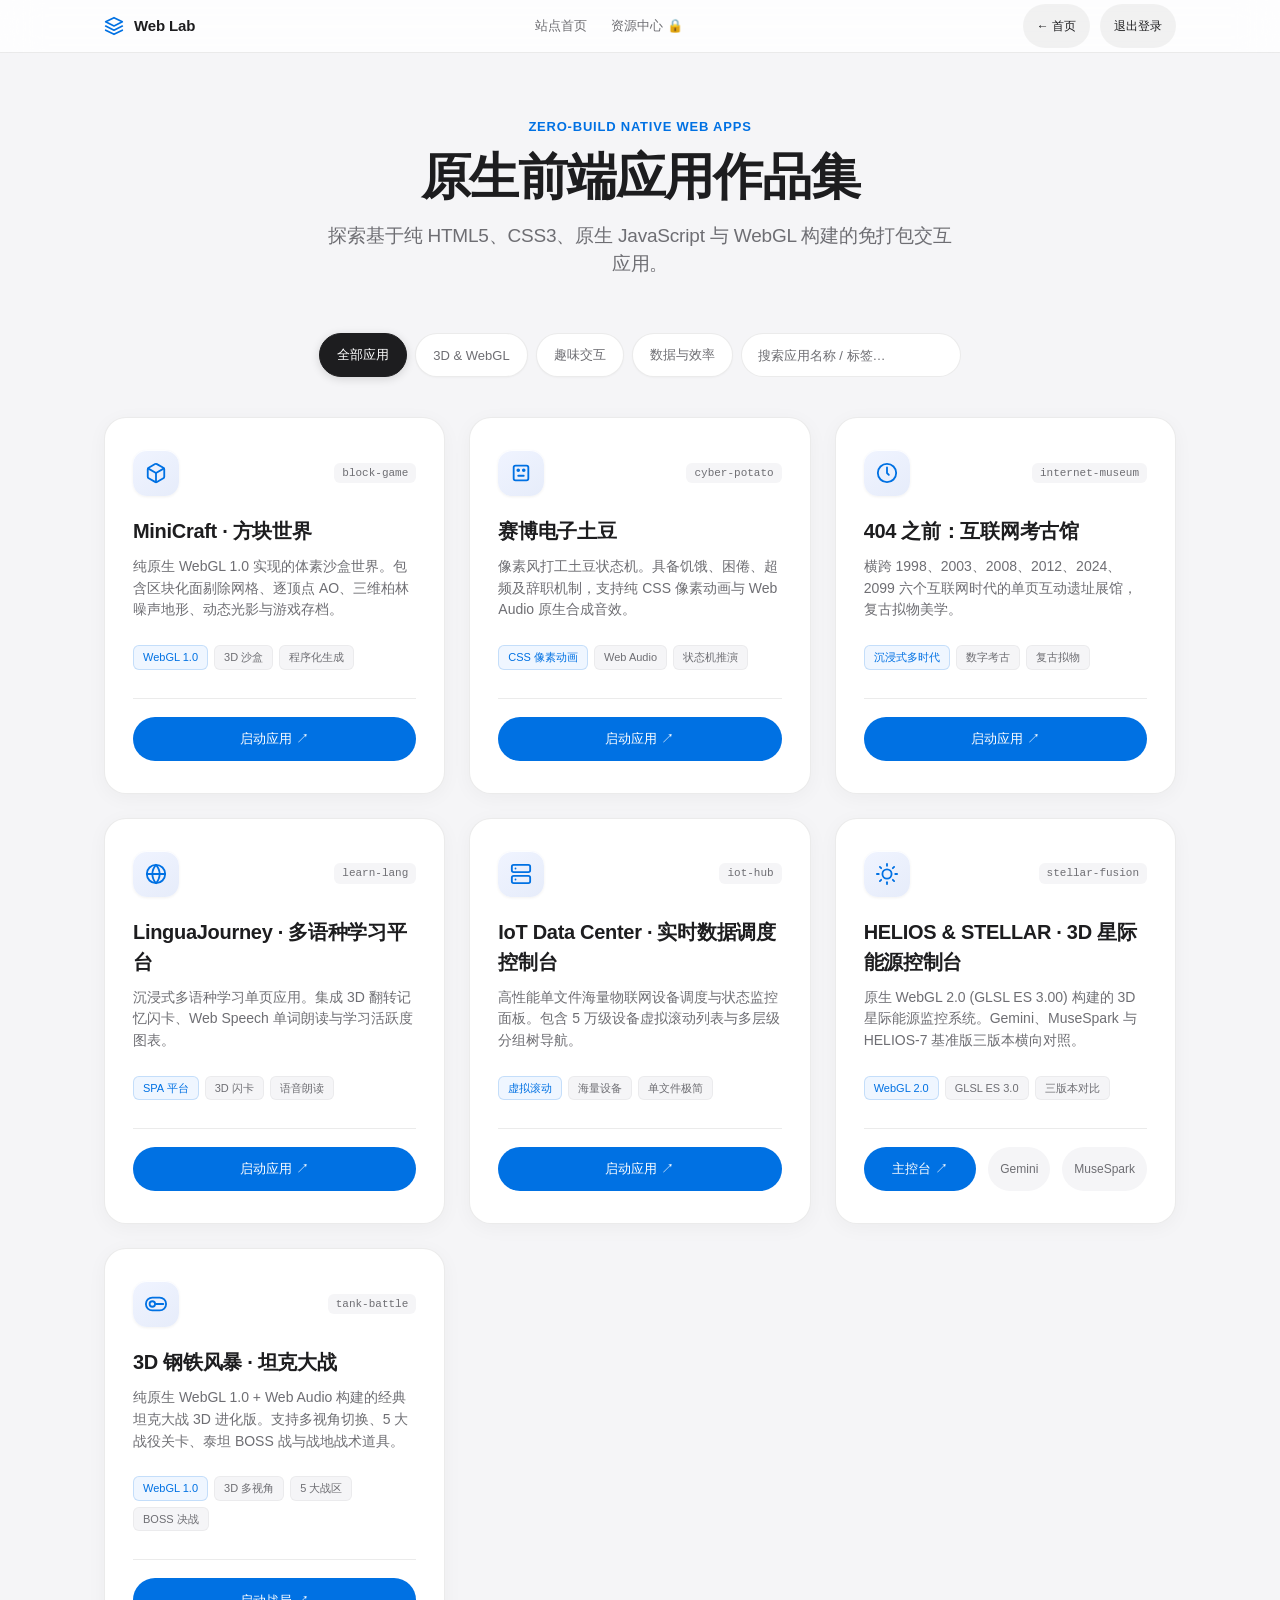
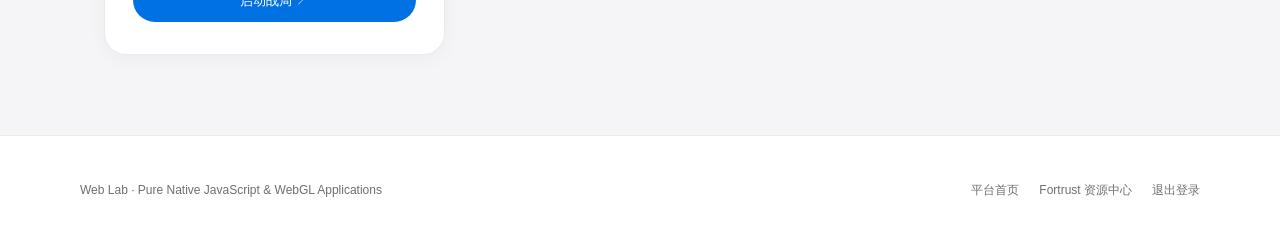
==== commit 3a5e4284: "feat(portal,docs): 门户搜索框、三版本文案修正、排坑清单更新" ====
--- a/index.html
+++ b/index.html
@@ -230,6 +230,40 @@
       box-shadow: 0 2px 10px rgba(0, 0, 0, 0.14);
     }
 
+    .search-input {
+      background: var(--bg-surface);
+      border: 1px solid var(--border-subtle);
+      color: var(--text-primary);
+      font-size: 13px;
+      font-family: inherit;
+      padding: 7px 16px;
+      min-height: 44px;
+      border-radius: 980px;
+      outline: none;
+      width: 220px;
+      transition: border-color 0.2s ease, box-shadow 0.2s ease;
+    }
+
+    .search-input::placeholder {
+      color: var(--text-tertiary);
+    }
+
+    .search-input:focus {
+      border-color: var(--accent-blue);
+      box-shadow: 0 0 0 3px rgba(0, 113, 227, 0.12);
+    }
+
+    .empty-result {
+      grid-column: 1 / -1;
+      text-align: center;
+      color: var(--text-secondary);
+      font-size: 14px;
+      padding: 40px 20px;
+      background: var(--bg-surface);
+      border: 1px dashed var(--border-hover);
+      border-radius: 22px;
+    }
+
     /* Projects Grid */
     .projects-grid {
       display: grid;
@@ -507,6 +541,7 @@
       <button class="filter-btn" data-filter="webgl" aria-pressed="false">3D & WebGL</button>
       <button class="filter-btn" data-filter="interactive" aria-pressed="false">趣味交互</button>
       <button class="filter-btn" data-filter="productivity" aria-pressed="false">数据与效率</button>
+      <input class="search-input" id="portalSearch" type="search" placeholder="搜索应用名称 / 标签…" aria-label="搜索应用">
     </div>
 
     <!-- Projects Grid -->
@@ -689,12 +724,12 @@
           </div>
           <h2 class="project-name">HELIOS & STELLAR · 3D 星际能源控制台</h2>
           <p class="project-desc">
-            原生 WebGL 2.0 (GLSL ES 3.00) 构建的 3D 星际能源监控系统。支持 Gemini 与 MuseSpark 双模型实现横向对照。
+            原生 WebGL 2.0 (GLSL ES 3.00) 构建的 3D 星际能源监控系统。Gemini、MuseSpark 与 HELIOS-7 基准版三版本横向对照。
           </p>
           <div class="tag-group">
             <span class="tag highlight">WebGL 2.0</span>
             <span class="tag">GLSL ES 3.0</span>
-            <span class="tag">双版本对比</span>
+            <span class="tag">三版本对比</span>
           </div>
         </div>
         <div class="card-actions">
@@ -764,6 +799,27 @@
 
       const filterBtns = document.querySelectorAll('.filter-btn');
       const cards = document.querySelectorAll('.project-card');
+      const searchInput = document.getElementById('portalSearch');
+      const grid = document.querySelector('.projects-grid');
+      const emptyEl = document.createElement('div');
+      emptyEl.className = 'empty-result';
+      emptyEl.textContent = '没有匹配的应用，换个关键词或分类试试。';
+      emptyEl.hidden = true;
+      grid.appendChild(emptyEl);
+      let activeFilter = 'all';
+
+      function applyFilter() {
+        const q = (searchInput.value || '').trim().toLowerCase();
+        let visible = 0;
+        cards.forEach(card => {
+          const matchCat = activeFilter === 'all' || card.dataset.category === activeFilter;
+          const matchQ = !q || card.textContent.toLowerCase().includes(q);
+          const show = matchCat && matchQ;
+          card.style.display = show ? 'flex' : 'none';
+          if (show) visible++;
+        });
+        emptyEl.hidden = visible > 0;
+      }
 
       filterBtns.forEach(btn => {
         btn.addEventListener('click', () => {
@@ -774,12 +830,12 @@
           btn.classList.add('active');
           btn.setAttribute('aria-pressed', 'true');
 
-          const filter = btn.dataset.filter;
-          cards.forEach(card => {
-            card.style.display = (filter === 'all' || card.dataset.category === filter) ? 'flex' : 'none';
-          });
+          activeFilter = btn.dataset.filter;
+          applyFilter();
         });
       });
+
+      searchInput.addEventListener('input', applyFilter);
     })();
   </script>
 
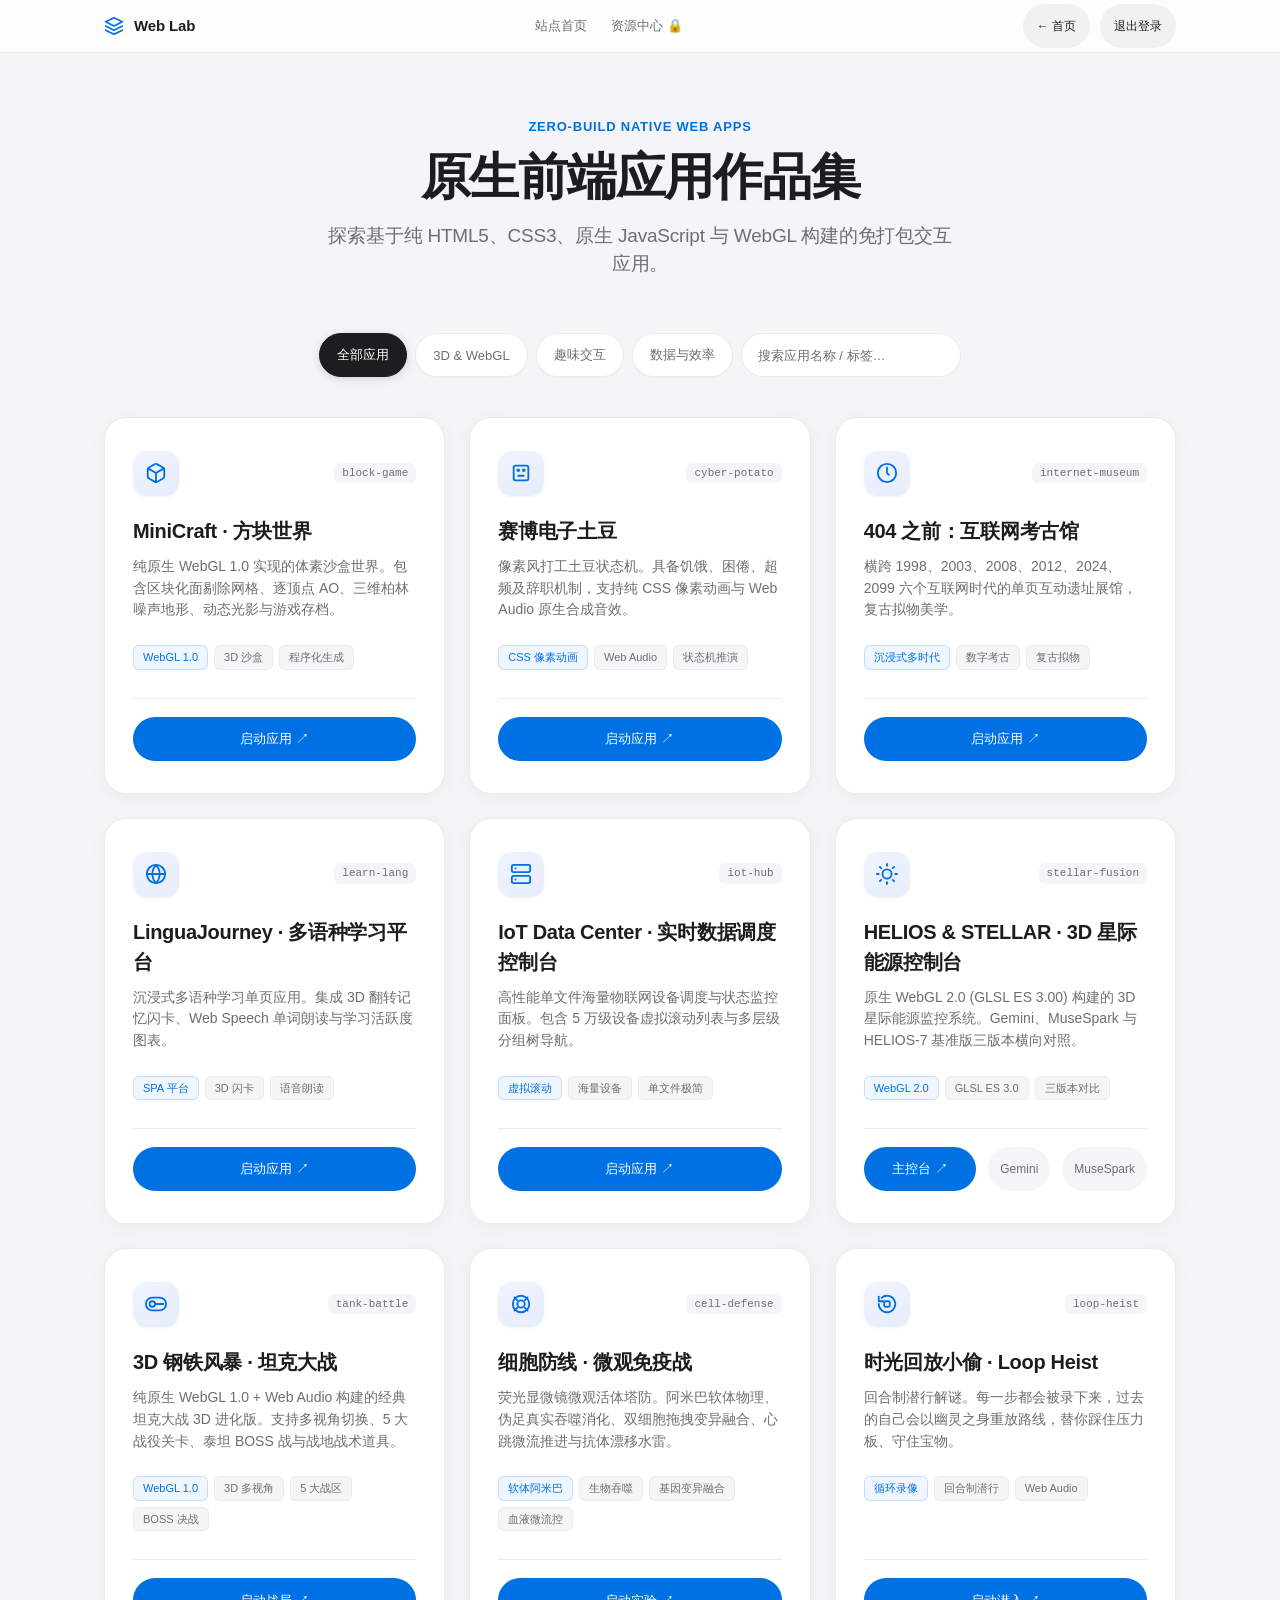
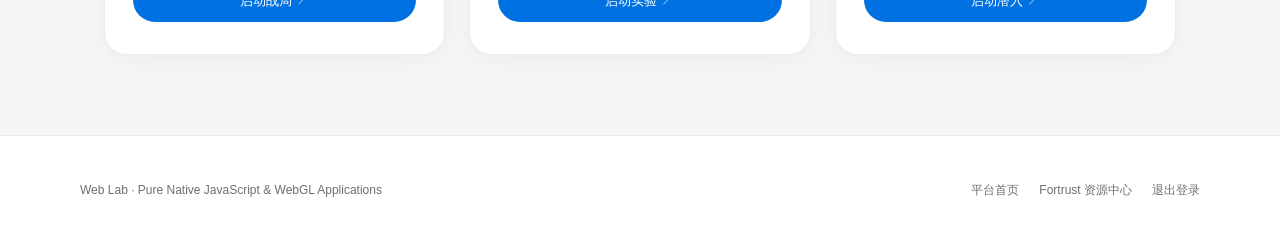
==== commit 3ead89d5: "feat(apps): 新增细胞防线与时光回放小偷并接入门户 - cell-defense：Canvas 2D 微观免疫塔防，阿米巴吞噬消化、基因拖拽融合、心跳微流与抗体水雷 - loop-heist" ====
--- a/index.html
+++ b/index.html
@@ -774,6 +774,72 @@
         </div>
       </div>
 
+      <!-- 8. cell-defense -->
+      <div class="project-card" data-category="interactive">
+        <div>
+          <div class="card-top">
+            <div class="project-icon">
+              <svg viewBox="0 0 24 24" fill="none" stroke-width="2" stroke-linecap="round" stroke-linejoin="round">
+                <circle cx="12" cy="12" r="9"></circle>
+                <circle cx="12" cy="12" r="4"></circle>
+                <line x1="4.93" y1="4.93" x2="7.76" y2="7.76"></line>
+                <line x1="16.24" y1="16.24" x2="19.07" y2="19.07"></line>
+                <line x1="4.93" y1="19.07" x2="7.76" y2="16.24"></line>
+                <line x1="16.24" y1="7.76" x2="19.07" y2="4.93"></line>
+              </svg>
+            </div>
+            <span class="project-slug">cell-defense</span>
+          </div>
+          <h2 class="project-name">细胞防线 · 微观免疫战</h2>
+          <p class="project-desc">
+            荧光显微镜微观活体塔防。阿米巴软体物理、伪足真实吞噬消化、双细胞拖拽变异融合、心跳微流推进与抗体漂移水雷。
+          </p>
+          <div class="tag-group">
+            <span class="tag highlight">软体阿米巴</span>
+            <span class="tag">生物吞噬</span>
+            <span class="tag">基因变异融合</span>
+            <span class="tag">血液微流控</span>
+          </div>
+        </div>
+        <div class="card-actions">
+          <a href="./cell-defense/" class="btn-launch" target="_blank" rel="noopener">
+            <span>启动实验</span>
+            <span>↗</span>
+          </a>
+        </div>
+      </div>
+
+      <!-- 9. loop-heist -->
+      <div class="project-card" data-category="interactive">
+        <div>
+          <div class="card-top">
+            <div class="project-icon">
+              <svg viewBox="0 0 24 24" fill="none" stroke-width="2" stroke-linecap="round" stroke-linejoin="round">
+                <path d="M3 12a9 9 0 1 0 3-6.7"></path>
+                <polyline points="3 4 3 9 8 9"></polyline>
+                <rect x="9" y="9" width="6" height="6" rx="1"></rect>
+              </svg>
+            </div>
+            <span class="project-slug">loop-heist</span>
+          </div>
+          <h2 class="project-name">时光回放小偷 · Loop Heist</h2>
+          <p class="project-desc">
+            回合制潜行解谜。每一步都会被录下来，过去的自己会以幽灵之身重放路线，替你踩住压力板、守住宝物。
+          </p>
+          <div class="tag-group">
+            <span class="tag highlight">循环录像</span>
+            <span class="tag">回合制潜行</span>
+            <span class="tag">Web Audio</span>
+          </div>
+        </div>
+        <div class="card-actions">
+          <a href="./loop-heist/" class="btn-launch" target="_blank" rel="noopener">
+            <span>启动潜入</span>
+            <span>↗</span>
+          </a>
+        </div>
+      </div>
+
     </div>
   </main>
 
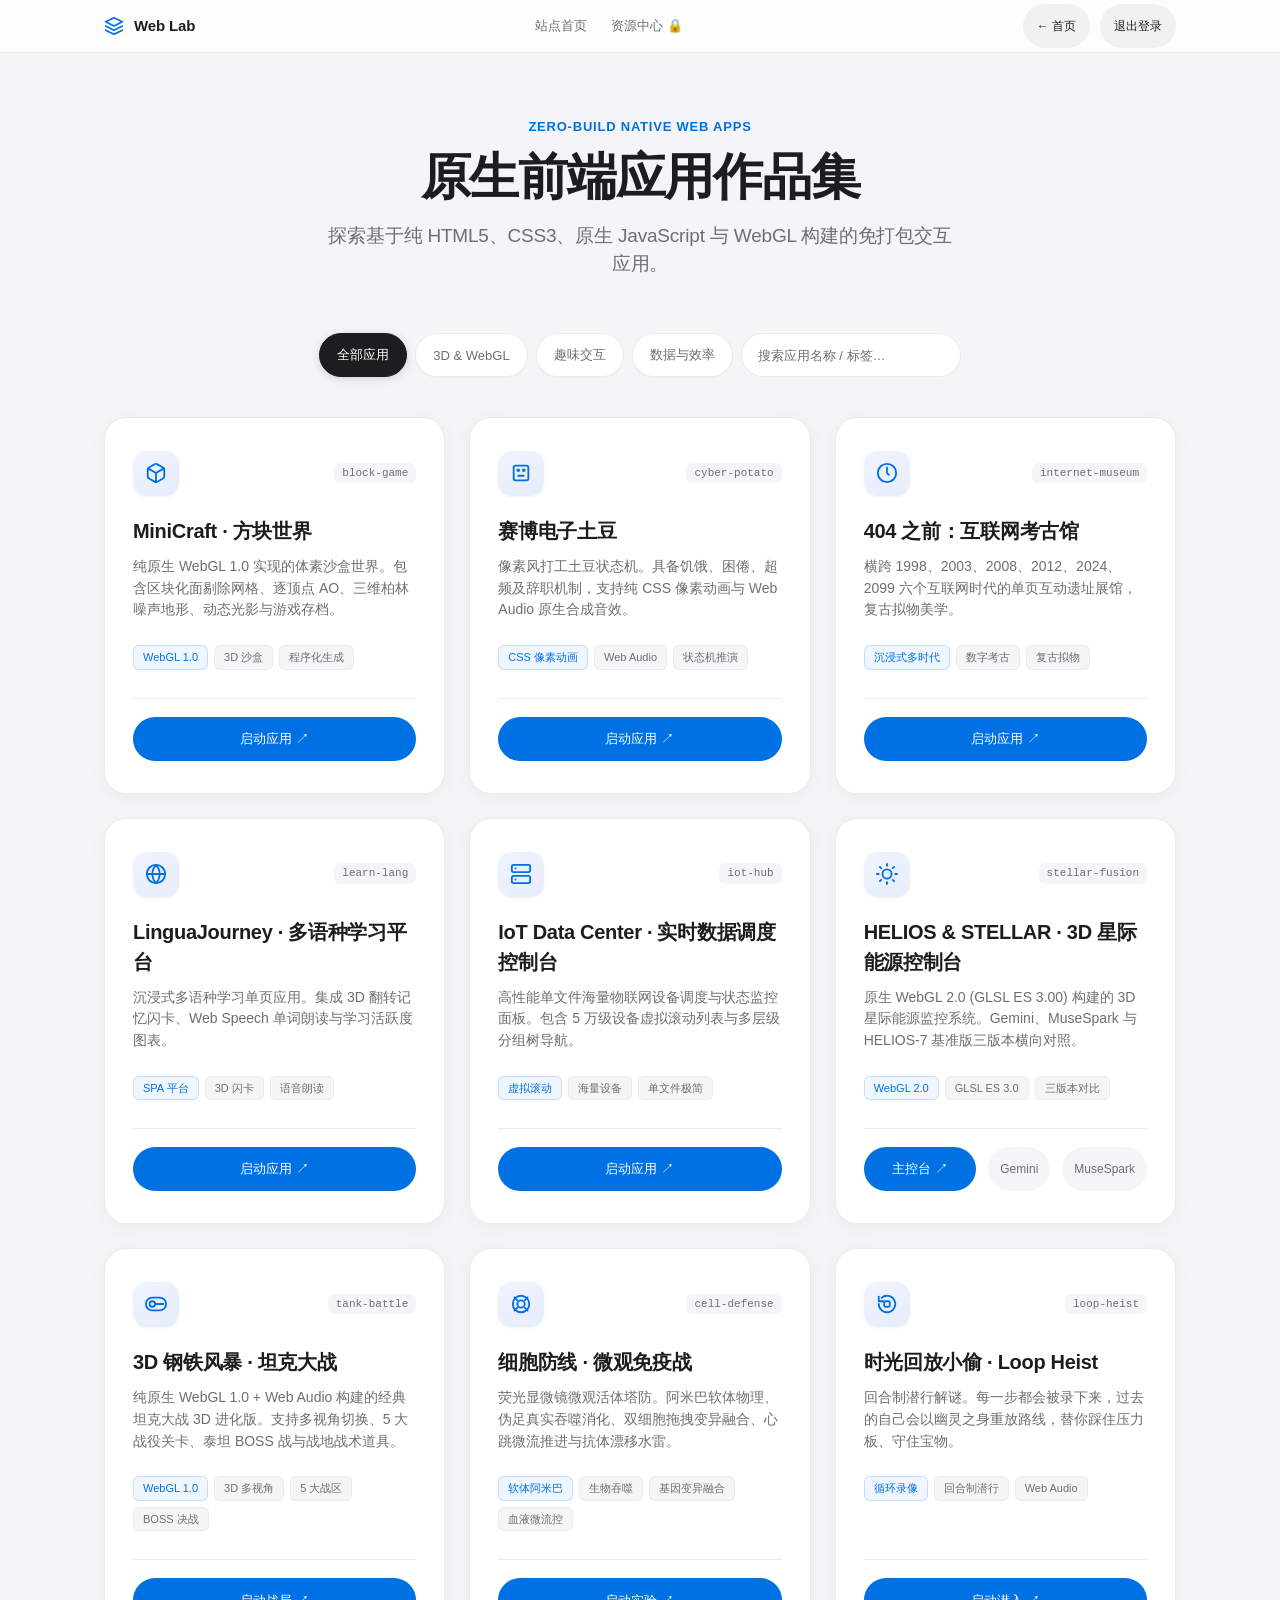
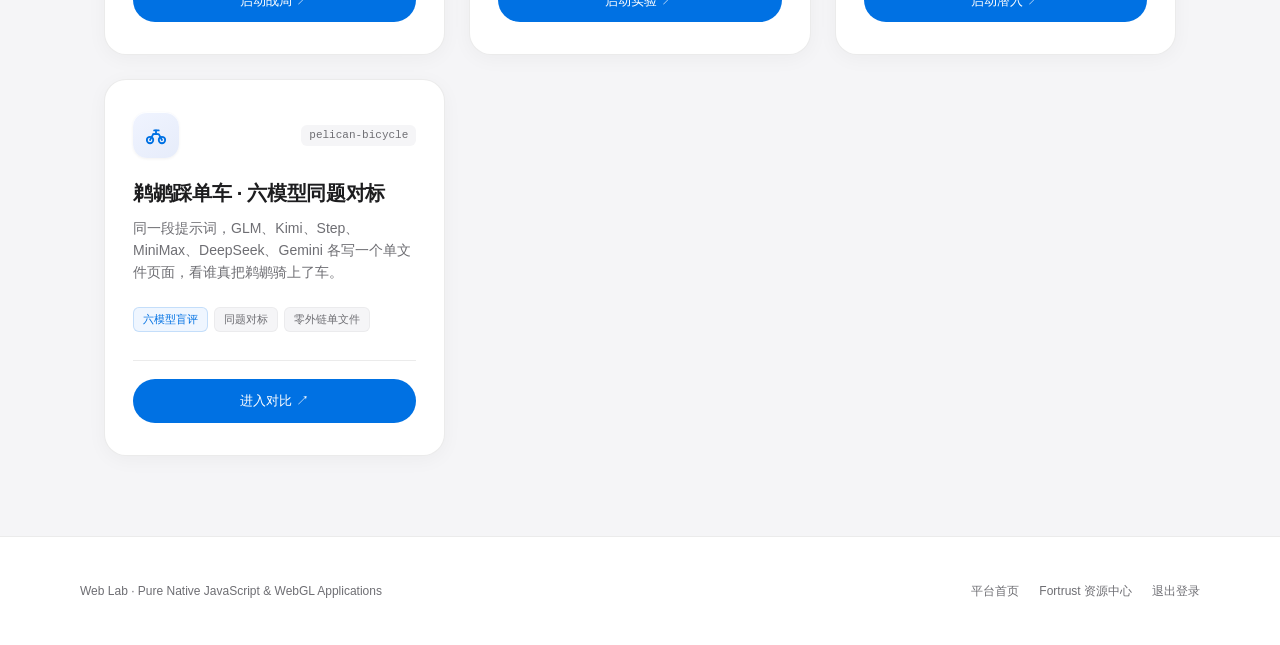
==== commit 36132a98: "feat(pelican-bicycle): 新增鹈鹕踩单车六模型同题对标、盲评入口与门户卡片" ====
--- a/index.html
+++ b/index.html
@@ -840,6 +840,40 @@
         </div>
       </div>
 
+      <!-- 10. pelican-bicycle -->
+      <div class="project-card" data-category="interactive">
+        <div>
+          <div class="card-top">
+            <div class="project-icon">
+              <svg viewBox="0 0 24 24" fill="none" stroke-width="2" stroke-linecap="round" stroke-linejoin="round">
+                <circle cx="5.5" cy="17.5" r="3.5"></circle>
+                <circle cx="18.5" cy="17.5" r="3.5"></circle>
+                <path d="M5.5 17.5 9 11h6l3.5 6.5"></path>
+                <path d="M9 11h4"></path>
+                <path d="M12 11V7"></path>
+                <path d="M10 7h5"></path>
+              </svg>
+            </div>
+            <span class="project-slug">pelican-bicycle</span>
+          </div>
+          <h2 class="project-name">鹈鹕踩单车 · 六模型同题对标</h2>
+          <p class="project-desc">
+            同一段提示词，GLM、Kimi、Step、MiniMax、DeepSeek、Gemini 各写一个单文件页面，看谁真把鹈鹕骑上了车。
+          </p>
+          <div class="tag-group">
+            <span class="tag highlight">六模型盲评</span>
+            <span class="tag">同题对标</span>
+            <span class="tag">零外链单文件</span>
+          </div>
+        </div>
+        <div class="card-actions">
+          <a href="./pelican-bicycle/" class="btn-launch" target="_blank" rel="noopener">
+            <span>进入对比</span>
+            <span>↗</span>
+          </a>
+        </div>
+      </div>
+
     </div>
   </main>
 
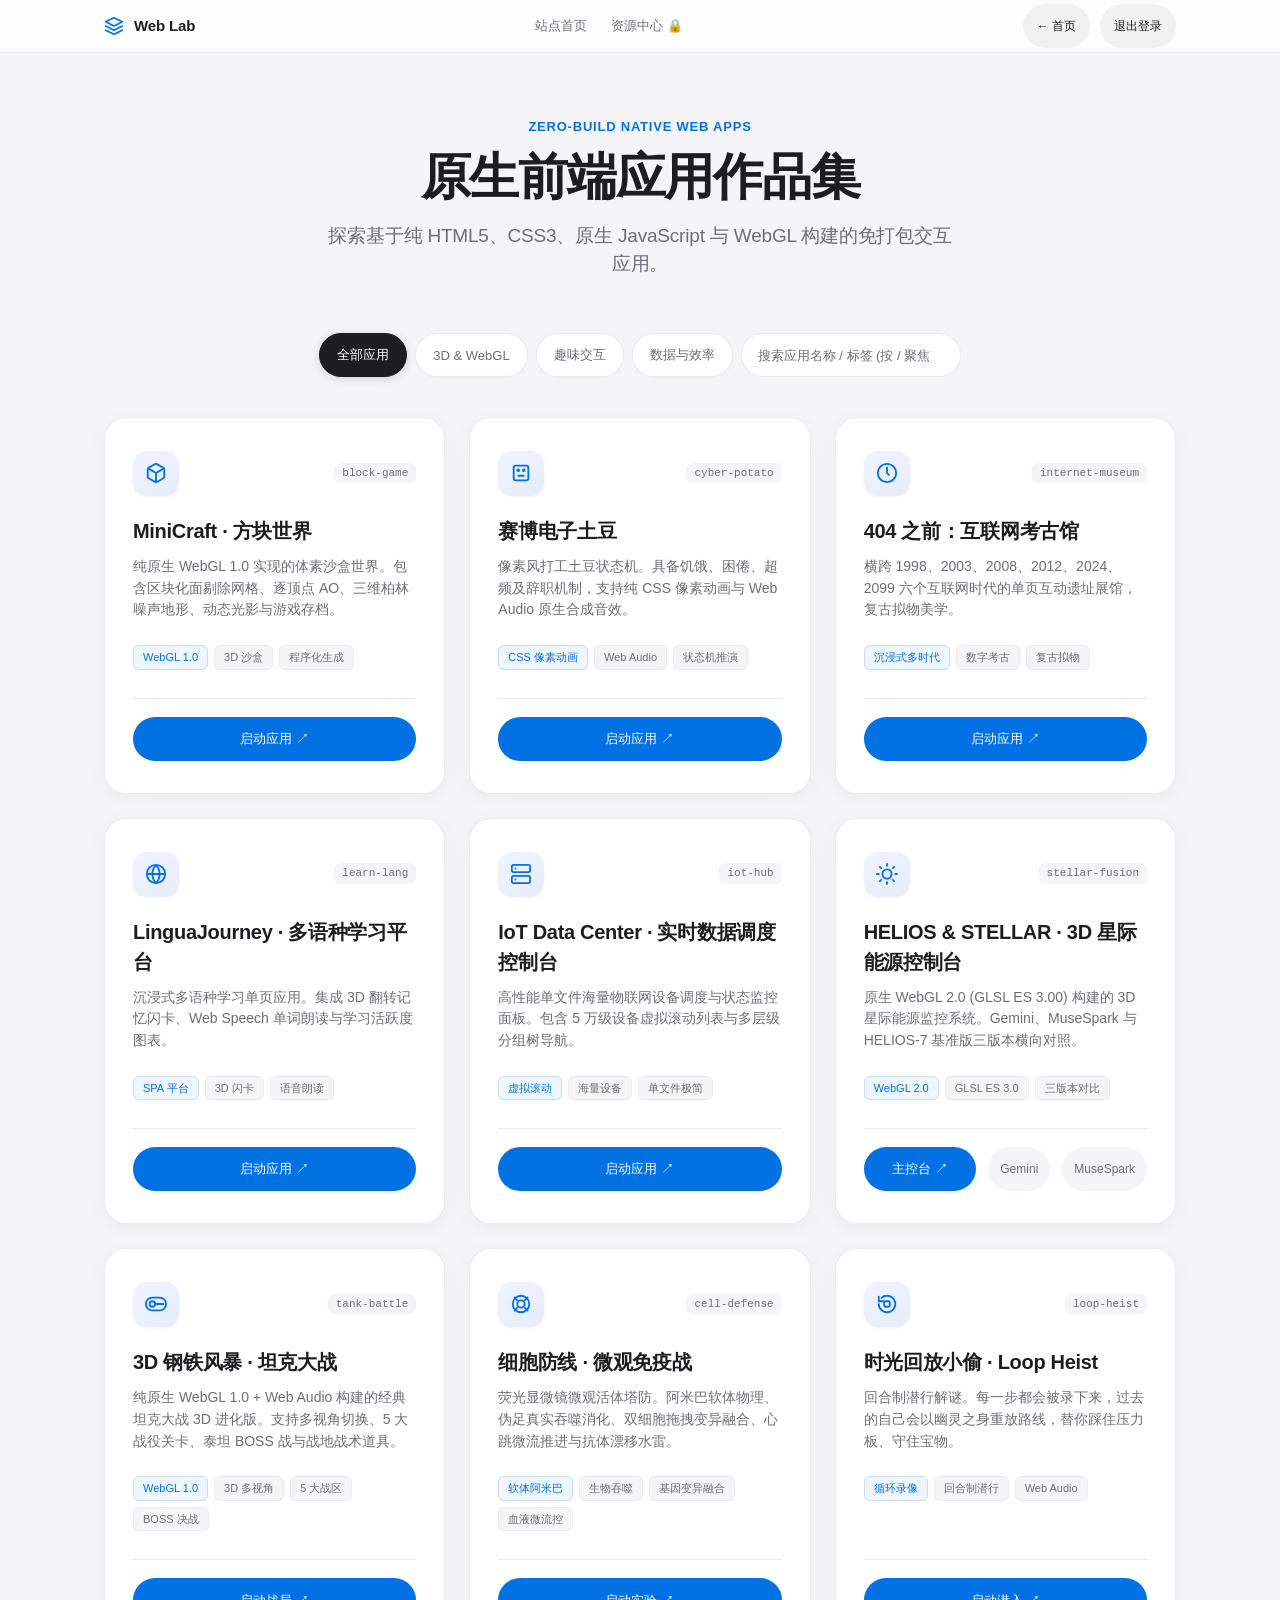
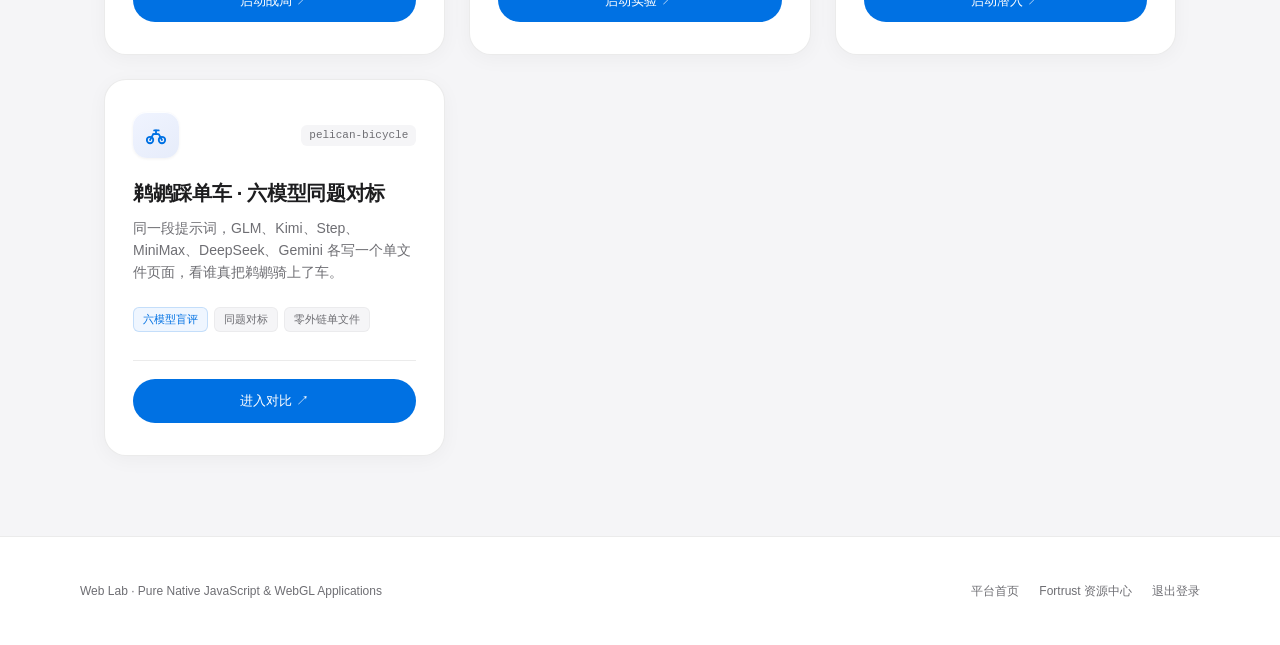
==== commit b16f114b: "fix(all): 跨端体验与快捷键优化、虚拟列表事件委托改造及细胞防线原位回弹保护" ====
--- a/index.html
+++ b/index.html
@@ -541,7 +541,7 @@
       <button class="filter-btn" data-filter="webgl" aria-pressed="false">3D & WebGL</button>
       <button class="filter-btn" data-filter="interactive" aria-pressed="false">趣味交互</button>
       <button class="filter-btn" data-filter="productivity" aria-pressed="false">数据与效率</button>
-      <input class="search-input" id="portalSearch" type="search" placeholder="搜索应用名称 / 标签…" aria-label="搜索应用">
+      <input class="search-input" id="portalSearch" type="search" placeholder="搜索应用名称 / 标签 (按 / 聚焦)…" aria-label="搜索应用">
     </div>
 
     <!-- Projects Grid -->
@@ -936,6 +936,21 @@
       });
 
       searchInput.addEventListener('input', applyFilter);
+
+      document.addEventListener('keydown', (e) => {
+        if (e.key === '/' && !e.ctrlKey && !e.metaKey) {
+          if (['INPUT', 'TEXTAREA', 'SELECT'].includes(document.activeElement.tagName)) return;
+          e.preventDefault();
+          searchInput.focus();
+        } else if ((e.ctrlKey || e.metaKey) && e.key.toLowerCase() === 'k') {
+          e.preventDefault();
+          searchInput.focus();
+        } else if (e.key === 'Escape' && document.activeElement === searchInput) {
+          searchInput.value = '';
+          applyFilter();
+          searchInput.blur();
+        }
+      });
     })();
   </script>
 
